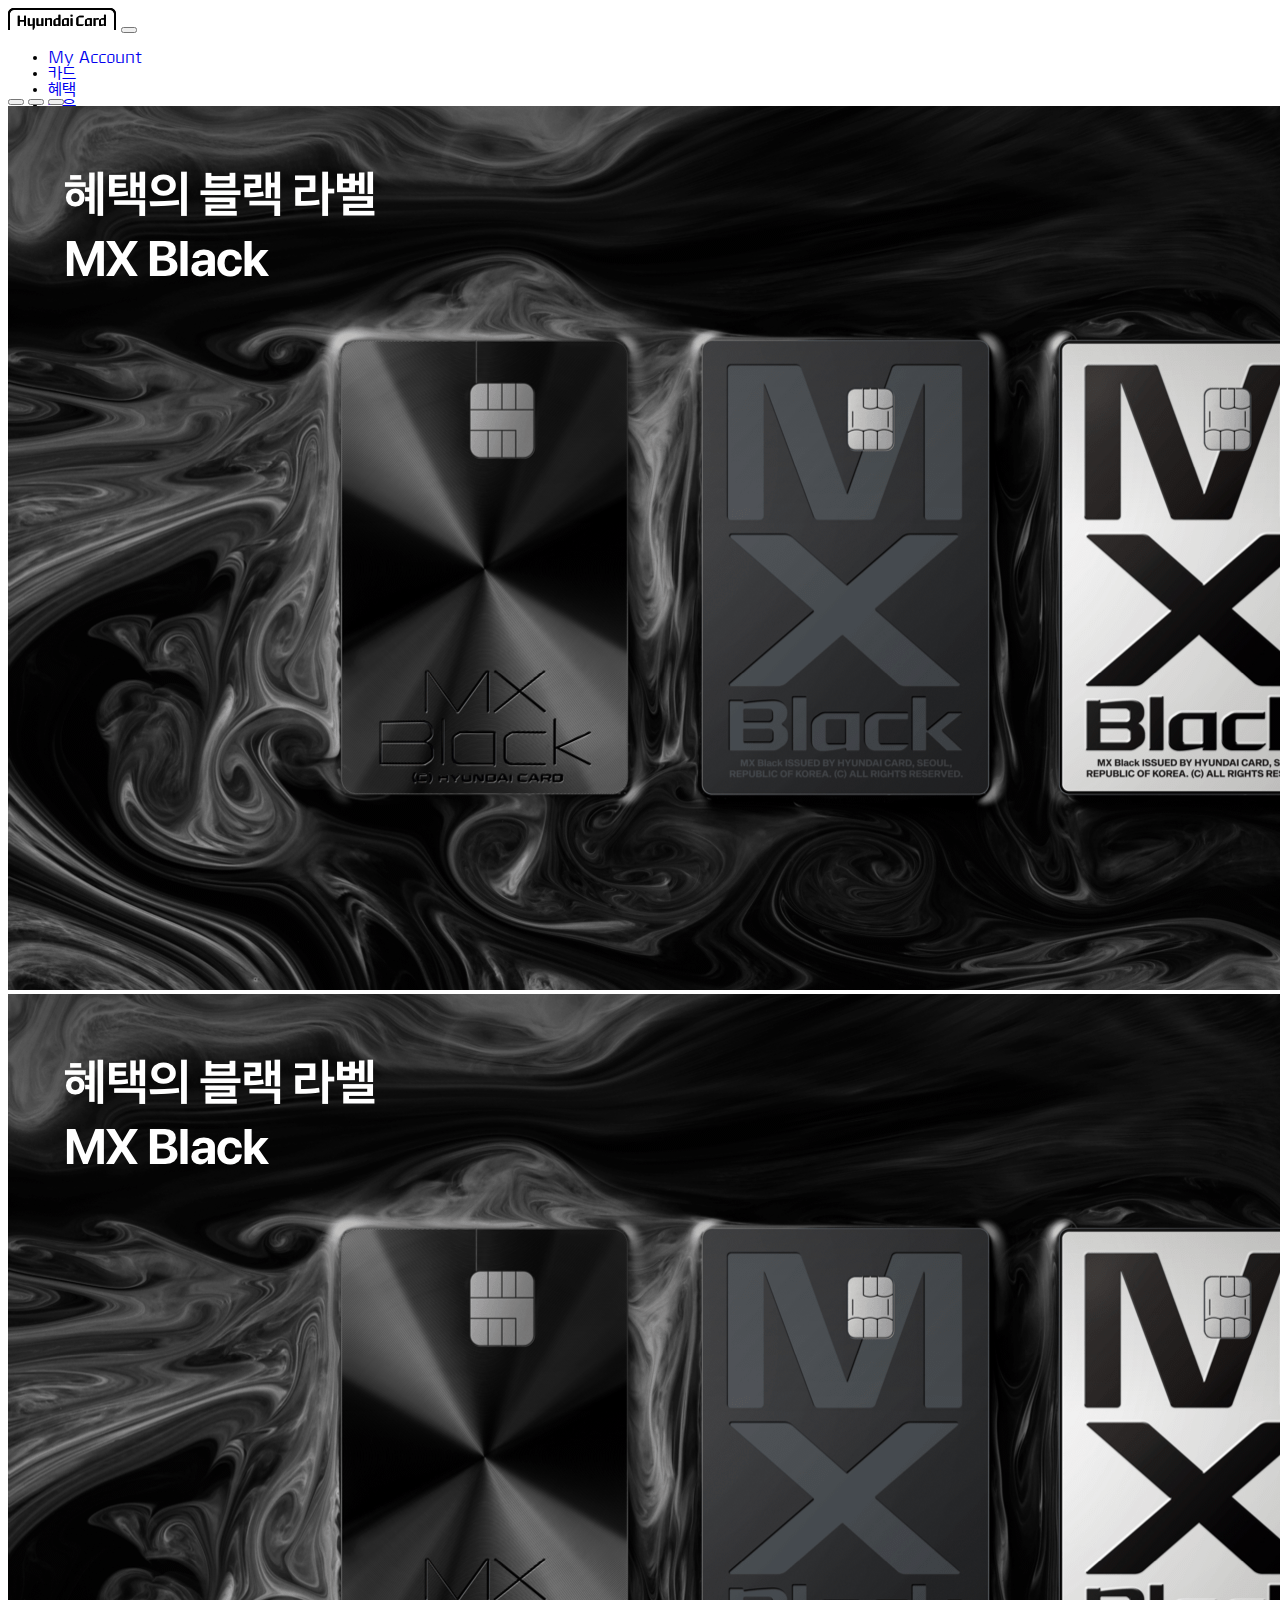
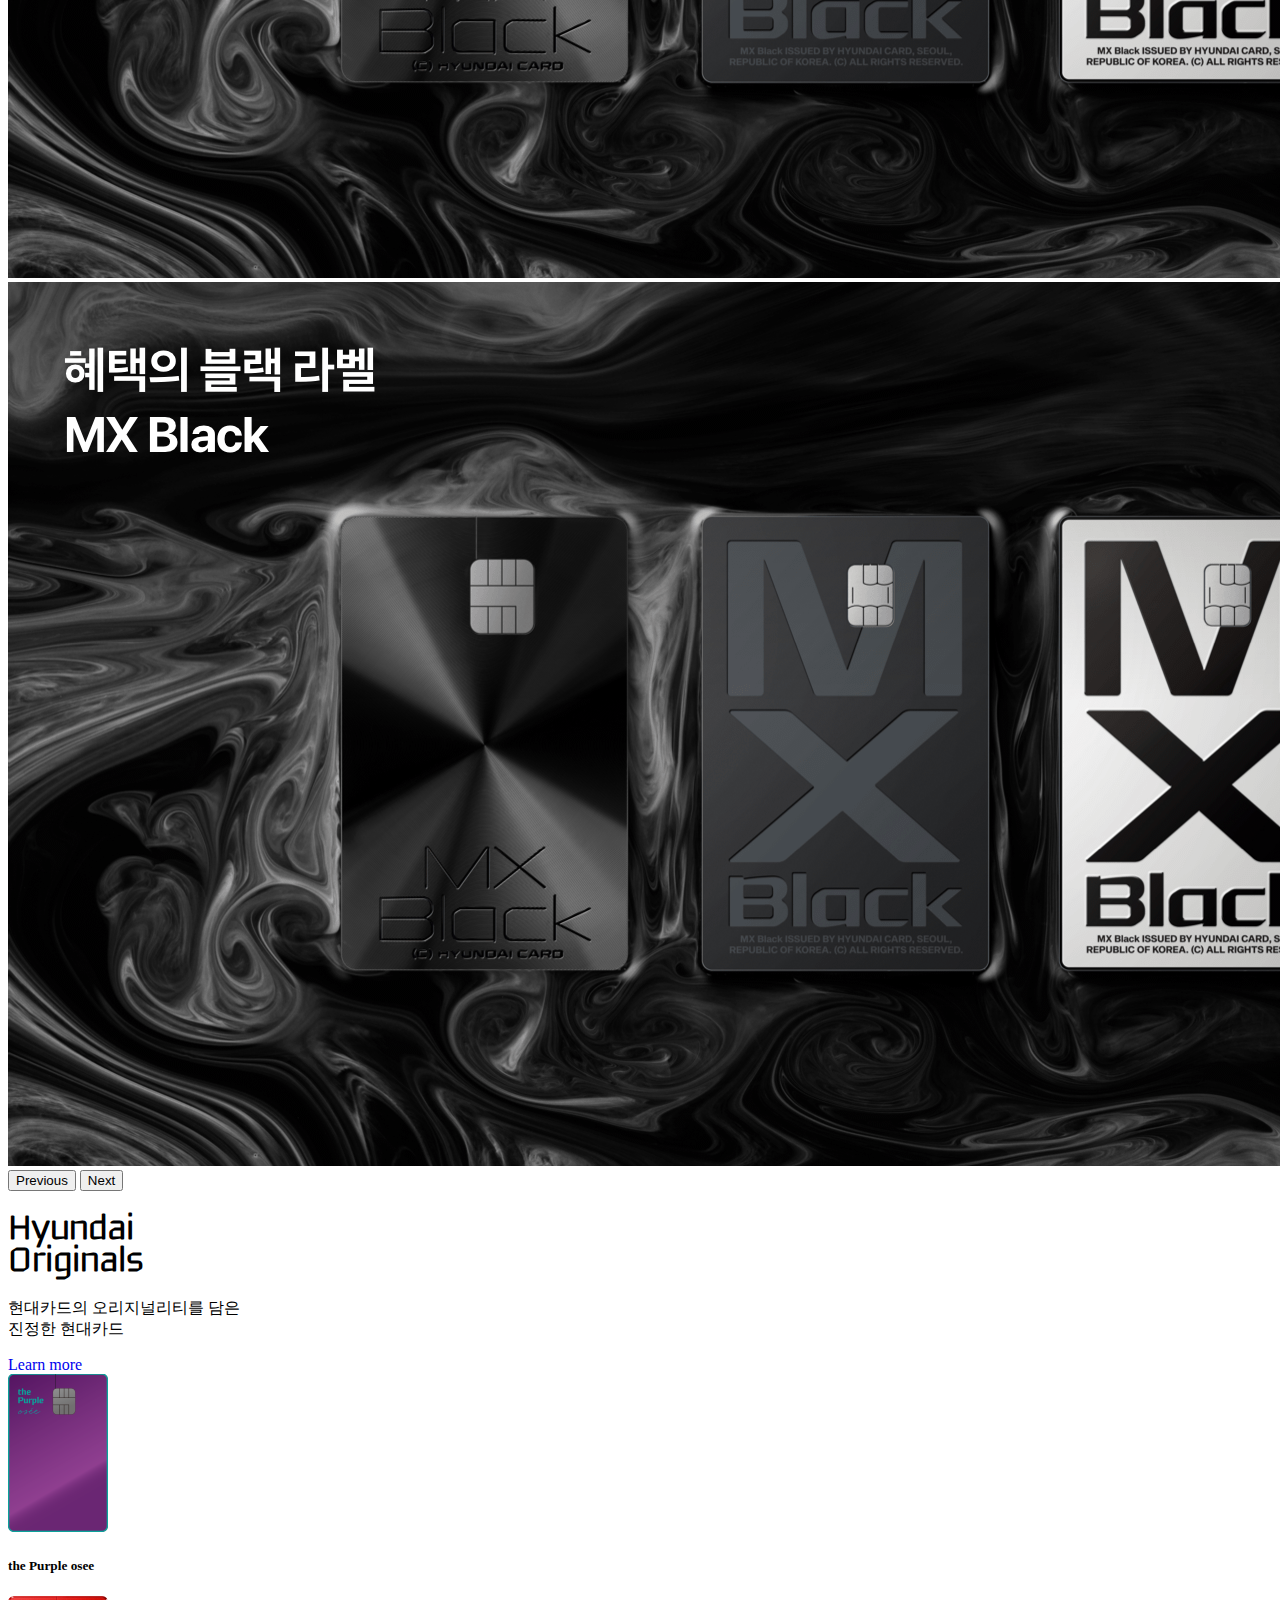
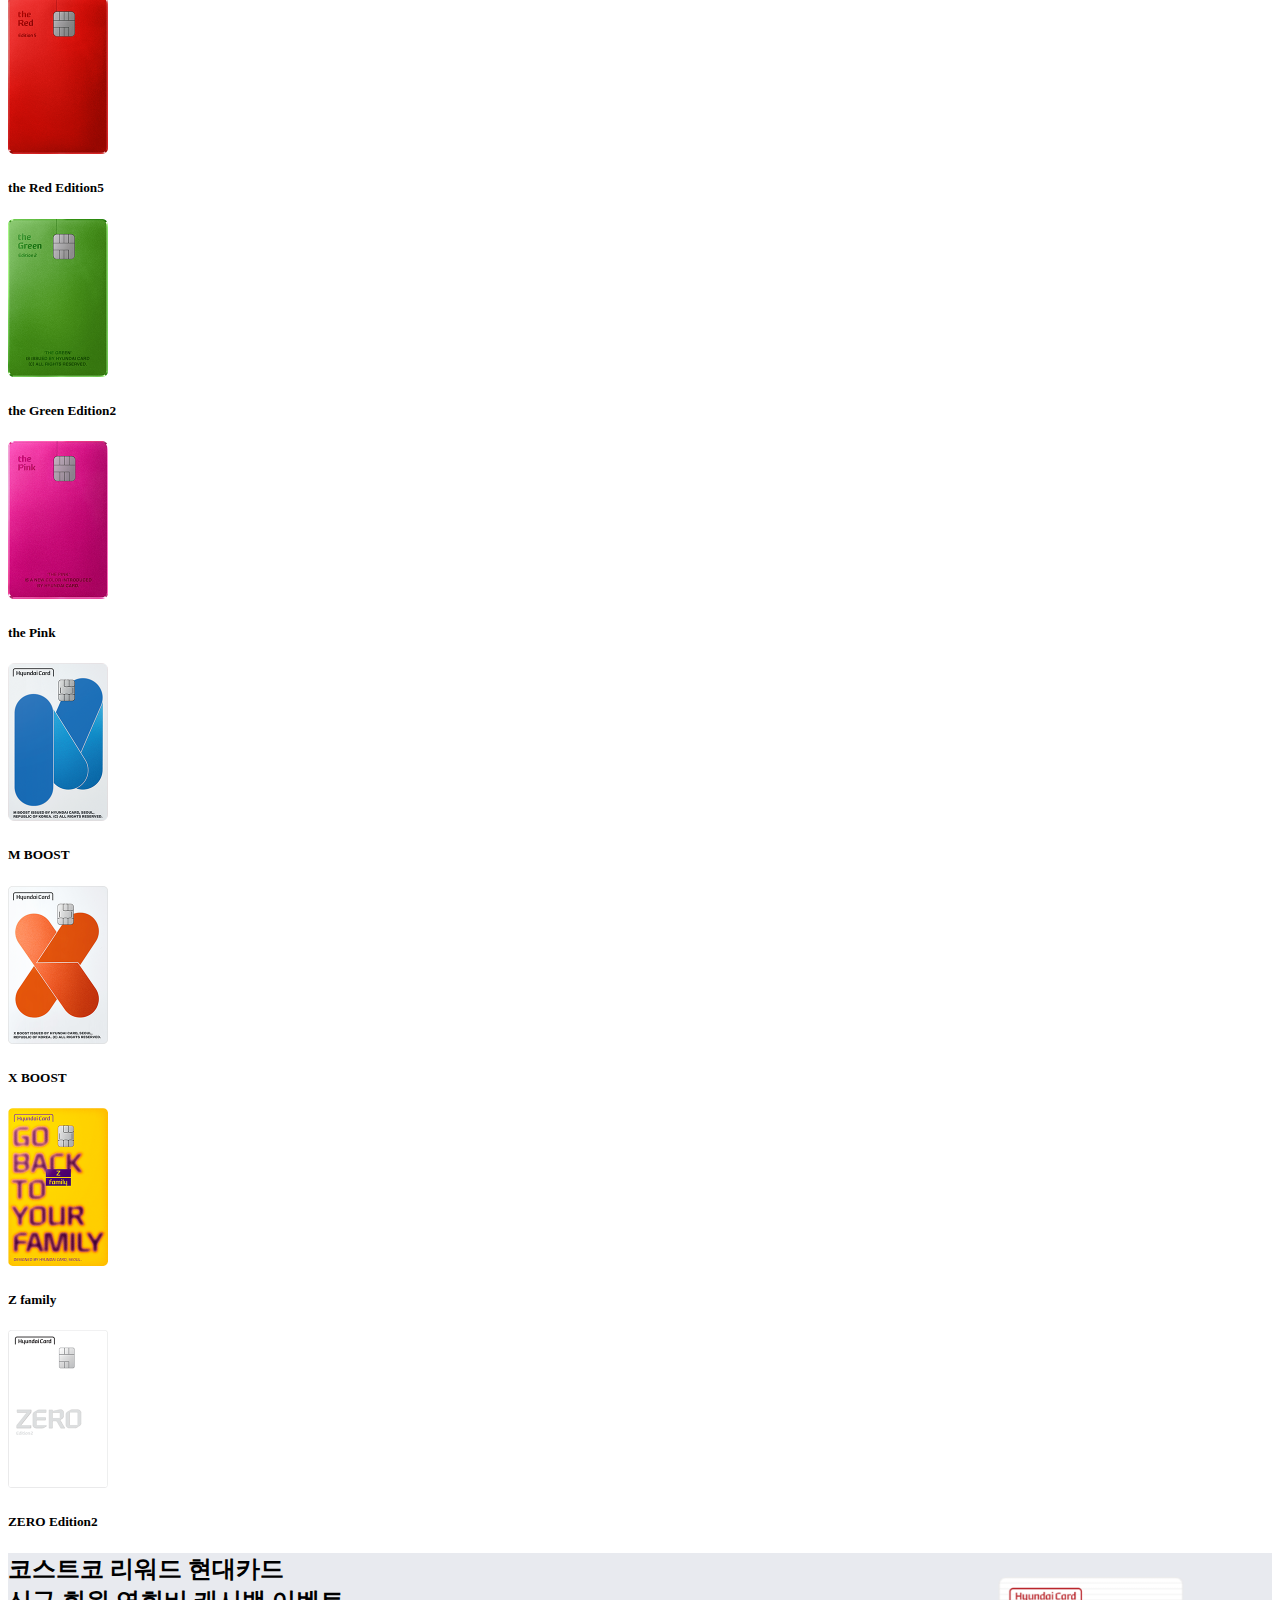
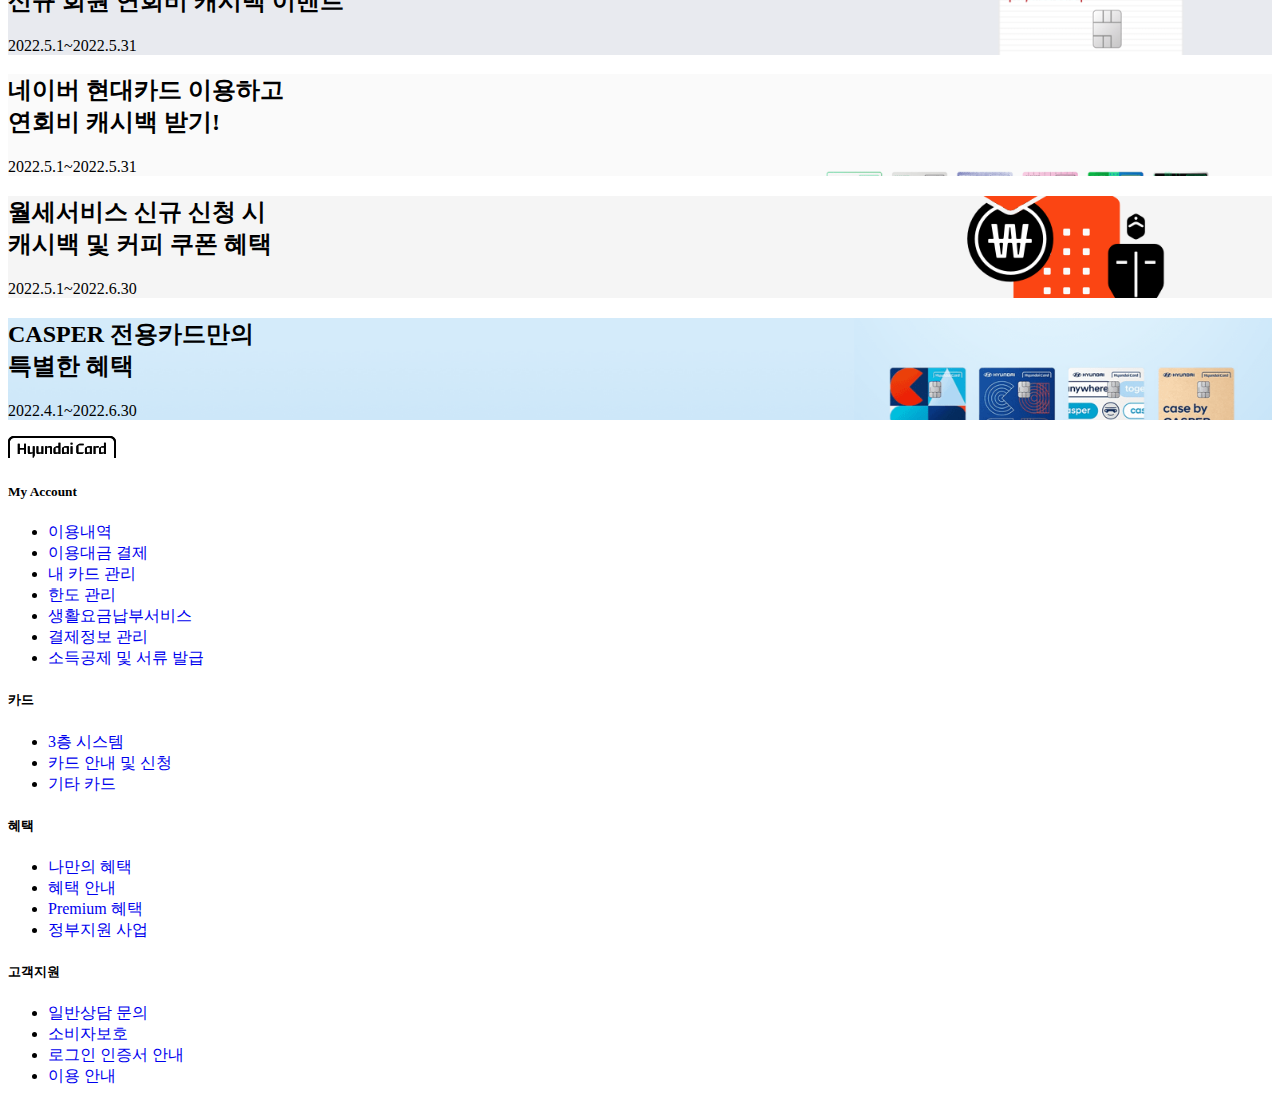
==== index.html @ 78578333 "bootstrap" ====
<!DOCTYPE html>
<html lang="ko" dir="ltr">

<head>
  <meta charset="utf-8">
  <title>현대카드</title>
  <!-- bootstrap css code -->
  <link href="https://cdn.jsdelivr.net/npm/bootstrap@5.0.2/dist/css/bootstrap.min.css" rel="stylesheet" integrity="sha384-EVSTQN3/azprG1Anm3QDgpJLIm9Nao0Yz1ztcQTwFspd3yD65VohhpuuCOmLASjC" crossorigin="anonymous">
  <link rel="stylesheet" href="https://cdn.jsdelivr.net/npm/bootstrap-icons@1.8.2/font/bootstrap-icons.css">
  <link rel="stylesheet" href="./css/customize.css">
</head>

<body>
  <header>
    <!-- navbar -->
    <nav class="navbar navbar-expand-lg navbar-light bg-light">
      <div class="container-fluid">
        <a class="navbar-brand" href="#">
          <img src="./img/logo_hyundaicard.svg">
        </a>
        <button class="navbar-toggler" type="button" data-bs-toggle="collapse" data-bs-target="#navbarNav" aria-controls="navbarNav" aria-expanded="false" aria-label="Toggle navigation">
          <span class="navbar-toggler-icon"></span>
        </button>
        <div class="collapse navbar-collapse" id="navbarNav">
          <ul class="navbar-nav">
            <li class="nav-item">
              <a class="nav-link active" aria-current="page" href="#">My Account</a>
            </li>
            <li class="nav-item">
              <a class="nav-link" href="#">카드</a>
            </li>
            <li class="nav-item">
              <a class="nav-link" href="#">혜택</a>
            </li>
            <li class="nav-item">
              <a class="nav-link" href="#">금융</a>
            </li>
            <li class="nav-item">
              <a class="nav-link" href="#">컬처</a>
            </li>
            <li class="nav-item">
              <a class="nav-link" href="#">고객지원</a>
            </li>
          </ul>
        </div>
        <form class="d-flex">
          <input class="form-control me-2" type="search" placeholder="카드, 메뉴, 혜택을 검색해 보세요" aria-label="Search">
          <button class="btn btn-outline-success" type="submit"><i class="bi bi-search"></i></button>
        </form>
      </div>
    </nav>

  </header>
  <!-- carousel -->
  <div id="carouselExampleIndicators" class="carousel slide" data-bs-ride="carousel">
    <div class="carousel-indicators">
      <button type="button" data-bs-target="#carouselExampleIndicators" data-bs-slide-to="0" class="active" aria-current="true" aria-label="Slide 1"></button>
      <button type="button" data-bs-target="#carouselExampleIndicators" data-bs-slide-to="1" aria-label="Slide 2"></button>
      <button type="button" data-bs-target="#carouselExampleIndicators" data-bs-slide-to="2" aria-label="Slide 3"></button>
    </div>
    <div class="carousel-inner">
      <div class="carousel-item active">
        <img src="./img/mainbanner.png" class="d-block w-100" alt="...">
      </div>
      <div class="carousel-item">
        <img src="./img/mainbanner.png" class="d-block w-100" alt="...">
      </div>
      <div class="carousel-item">
        <img src="./img/mainbanner.png" class="d-block w-100" alt="...">
      </div>
    </div>
    <button class="carousel-control-prev" type="button" data-bs-target="#carouselExampleIndicators" data-bs-slide="prev">
      <span class="carousel-control-prev-icon" aria-hidden="true"></span>
      <span class="visually-hidden">Previous</span>
    </button>
    <button class="carousel-control-next" type="button" data-bs-target="#carouselExampleIndicators" data-bs-slide="next">
      <span class="carousel-control-next-icon" aria-hidden="true"></span>
      <span class="visually-hidden">Next</span>
    </button>
  </div>
  <!-- card -->
  <div class="container card">
    <div class="row">
      <div class="col col-3">
        <div class="jumbotron transparent">
          <h1 class="display-4 left-title">Hyundai<br>Originals</h1>
          <p class="lead">현대카드의 오리지널리티를 담은<br>진정한 현대카드</p>
          <!-- <hr class="my-4"> -->
          <a class="btn btn-primary btn-lg" href="#" role="button">Learn more</a>
        </div>
      </div>
      <div class="col">
        <div class="row">
          <div class="col col-3">
            <div class="card" style="width: 15rem;">
              <img src="./img/card/card_TPE3_h.png" class="card-img-top" alt="...">
              <div class="card-body">
                <h5 class="card-title">the Purple osee</h5>
              </div>
            </div>
          </div>
          <div class="col col-3">
            <div class="card" style="width: 15rem;">
              <img src="./img/card/card_TRE5_h.png" class="card-img-top" alt="...">
              <div class="card-body">
                <h5 class="card-title">the Red Edition5</h5>
              </div>
            </div>
          </div>
          <div class="col col-3">
            <div class="card" style="width: 15rem;">
              <img src="./img/card/card_TGE2_h.png" class="card-img-top" alt="...">
              <div class="card-body">
                <h5 class="card-title">the Green Edition2</h5>
              </div>
            </div>
          </div>
          <div class="col col-3">
            <div class="card" style="width: 15rem;">
              <img src="./img/card/card_TPI_h.png" class="card-img-top" alt="...">
              <div class="card-body">
                <h5 class="card-title">the Pink</h5>
              </div>
            </div>
          </div>
        </div>
        <div class="row">
          <div class="col col-3">
            <div class="card" style="width: 15rem;">
              <img src="./img/card/card_MBT_h.png" class="card-img-top" alt="...">
              <div class="card-body">
                <h5 class="card-title">M BOOST</h5>
              </div>
            </div>
          </div>
          <div class="col col-3">
            <div class="card" style="width: 15rem;">
              <img src="./img/card/card_XE3_h.png" class="card-img-top" alt="...">
              <div class="card-body">
                <h5 class="card-title">X BOOST</h5>
              </div>
            </div>
          </div>
          <div class="col col-3">
            <div class="card" style="width: 15rem;">
              <img src="./img/card/card_ZF_h.png" class="card-img-top" alt="...">
              <div class="card-body">
                <h5 class="card-title">Z family</h5>
              </div>
            </div>
          </div>
          <div class="col col-3">
            <div class="card" style="width: 15rem;">
              <img src="./img/card/card_ZROE2_h.png" class="card-img-top" alt="...">
              <div class="card-body">
                <h5 class="card-title">ZERO Edition2</h5>
              </div>
            </div>
          </div>
        </div>
      </div>
    </div>
  </div>
  <!-- 캠페인 card area -->
  <div class="container">
    
  </div>
  <!-- event area -->
  <!-- jumbotron -->
  <div class="w-100"></div>
  <div class="container event-banner">
    <div class="row align-items-md-stretch">
      <div class="col-md-6">
        <div class="evt-1 p-5 rounded-3">
          <h2>코스트코 리워드 현대카드<br>신규 회원 연회비 캐시백 이벤트</h2>
          <p>2022.5.1~2022.5.31</p>
          <!-- <button class="btn btn-outline-light" type="button">Example button</button> -->
        </div>
      </div>
      <div class="col-md-6">
        <div class="evt-2 p-5 rounded-3">
          <h2>네이버 현대카드 이용하고<br>연회비 캐시백 받기!</h2>
          <p>2022.5.1~2022.5.31</p>
          <!-- <button class="btn btn-outline-secondary" type="button">Example button</button> -->
        </div>
      </div>
      <div class="col-md-6">
        <div class="evt-3 p-5 rounded-3">
          <h2>월세서비스 신규 신청 시<br>캐시백 및 커피 쿠폰 혜택</h2>
          <p>2022.5.1~2022.6.30</p>
          <!-- <button class="btn btn-outline-light" type="button">Example button</button> -->
        </div>
      </div>
      <div class="col-md-6">
        <div class="evt-4 p-5 rounded-3">
          <h2>CASPER 전용카드만의<br>특별한 혜택</h2>
          <p>2022.4.1~2022.6.30</p>
          <!-- <button class="btn btn-outline-light" type="button">Example button</button> -->
        </div>
      </div>
    </div>
  </div>
  <!-- footer -->
  <footer class="container py-5">
    <div class="row">
      <div class="col col-md">
        <img src="./img/logo_hyundaicard.svg" alt="">
      </div>
      <div class="col col-md">
        <h5>My Account</h5>
        <ul class="list-unstyled text-small">
          <li><a class="text-muted" href="#">이용내역</a></li>
          <li><a class="text-muted" href="#">이용대금 결제</a></li>
          <li><a class="text-muted" href="#">내 카드 관리</a></li>
          <li><a class="text-muted" href="#">한도 관리</a></li>
          <li><a class="text-muted" href="#">생활요금납부서비스</a></li>
          <li><a class="text-muted" href="#">결제정보 관리</a></li>
          <li><a class="text-muted" href="#">소득공제 및 서류 발급</a></li>
        </ul>
      </div>
      <div class="col col-md">
        <h5>카드</h5>
        <ul class="list-unstyled text-small">
          <li><a class="text-muted" href="#">3층 시스템</a></li>
          <li><a class="text-muted" href="#">카드 안내 및 신청</a></li>
          <li><a class="text-muted" href="#">기타 카드</a></li>
        </ul>
      </div>
      <div class="col col-md">
        <h5>혜택</h5>
        <ul class="list-unstyled text-small">
          <li><a class="text-muted" href="#">나만의 혜택</a></li>
          <li><a class="text-muted" href="#">혜택 안내</a></li>
          <li><a class="text-muted" href="#">Premium 혜택</a></li>
          <li><a class="text-muted" href="#">정부지원 사업</a></li>
        </ul>
      </div>
      <div class="col col-md">
        <h5>고객지원</h5>
        <ul class="list-unstyled text-small">
          <li><a class="text-muted" href="#">일반상담 문의</a></li>
          <li><a class="text-muted" href="#">소비자보호</a></li>
          <li><a class="text-muted" href="#">로그인 인증서 안내</a></li>
          <li><a class="text-muted" href="#">이용 안내</a></li>
        </ul>
      </div>
    </div>
  </footer>
  <!-- bootstrap js code -->
  <script src="https://cdn.jsdelivr.net/npm/@popperjs/core@2.9.2/dist/umd/popper.min.js" integrity="sha384-IQsoLXl5PILFhosVNubq5LC7Qb9DXgDA9i+tQ8Zj3iwWAwPtgFTxbJ8NT4GN1R8p" crossorigin="anonymous"></script>
  <script src="https://cdn.jsdelivr.net/npm/bootstrap@5.0.2/dist/js/bootstrap.min.js" integrity="sha384-cVKIPhGWiC2Al4u+LWgxfKTRIcfu0JTxR+EQDz/bgldoEyl4H0zUF0QKbrJ0EcQF" crossorigin="anonymous"></script>
</body>

</html>
---- css/customize.css ----
@charset "UTF-8";
@font-face {
  font-family: 'YouandiModernTR';
  src: url('../font/YouandiModernTR.woff') format('woff');
}

a { text-decoration: none; }

/* header */
header .navbar{
  height: 80px;
  font-family: "YouandiModernTR", serif;
  z-index: 300;
}

/* card area */
.card-img-top {
  width: 100px;
  height: 158px;
}

.container.card .left-title {
  font-family: "YouandiModernTR", serif;
  font-weight: 700;
}


/* event area */
.evt-1 {
  background: url('../img/event/evnt_vp_costco_1644467687120.png');
  background-position: right;
  background-size: cover;
}
.evt-2 {
  background: url('../img/event/576095_PCImg_C_1584_1644806891376.png');
  background-position: right;
  background-size: cover;
}
.evt-3 {
  background: url('../img/event/evnt_vp_rent_1644483522615_1646022506312_1646038178327.png');
  background-position: right;
  background-size: cover;
}
.evt-4 {
  background: url('../img/event/evnt_vp_casper_1644467607938.png');
  background-position: right;
  background-size: cover;
}

.event-banner h2 {
  font-size: 24px;
  line-height: 32px;
  font-weight: 700;
}
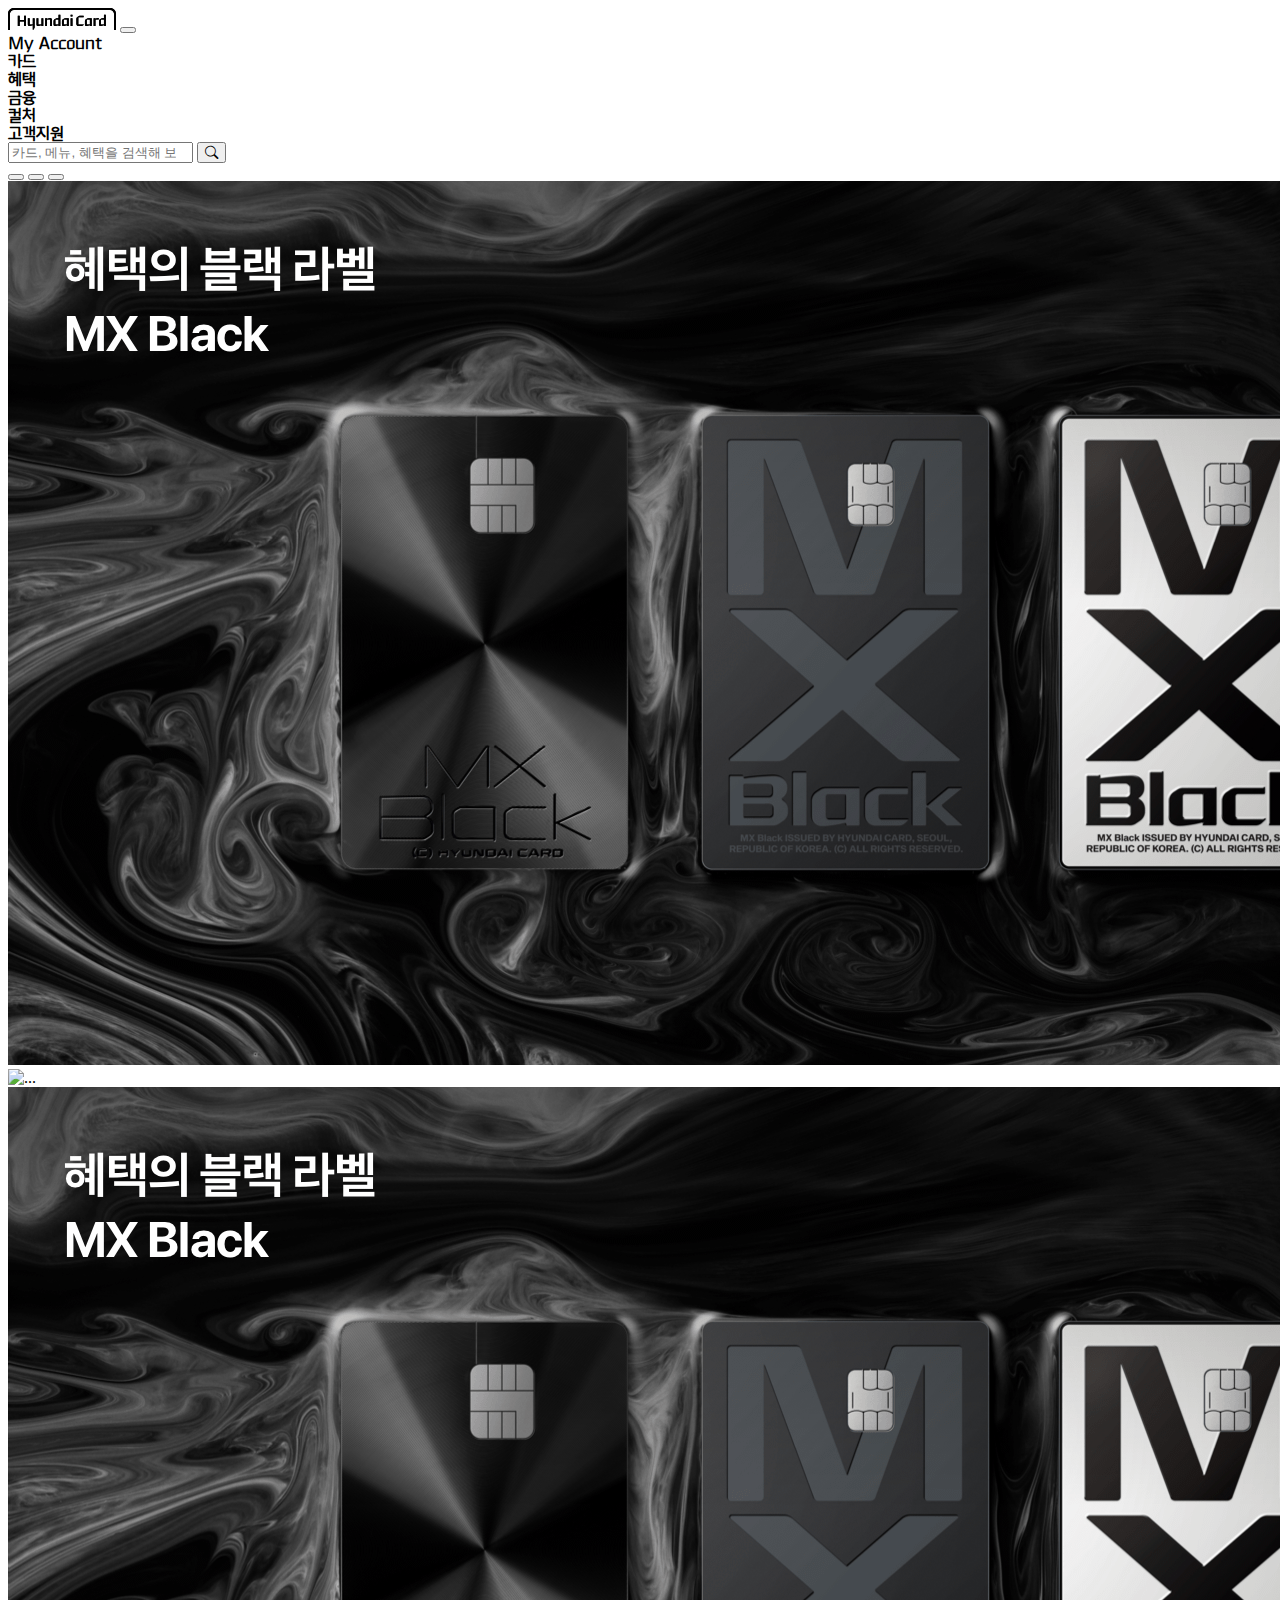
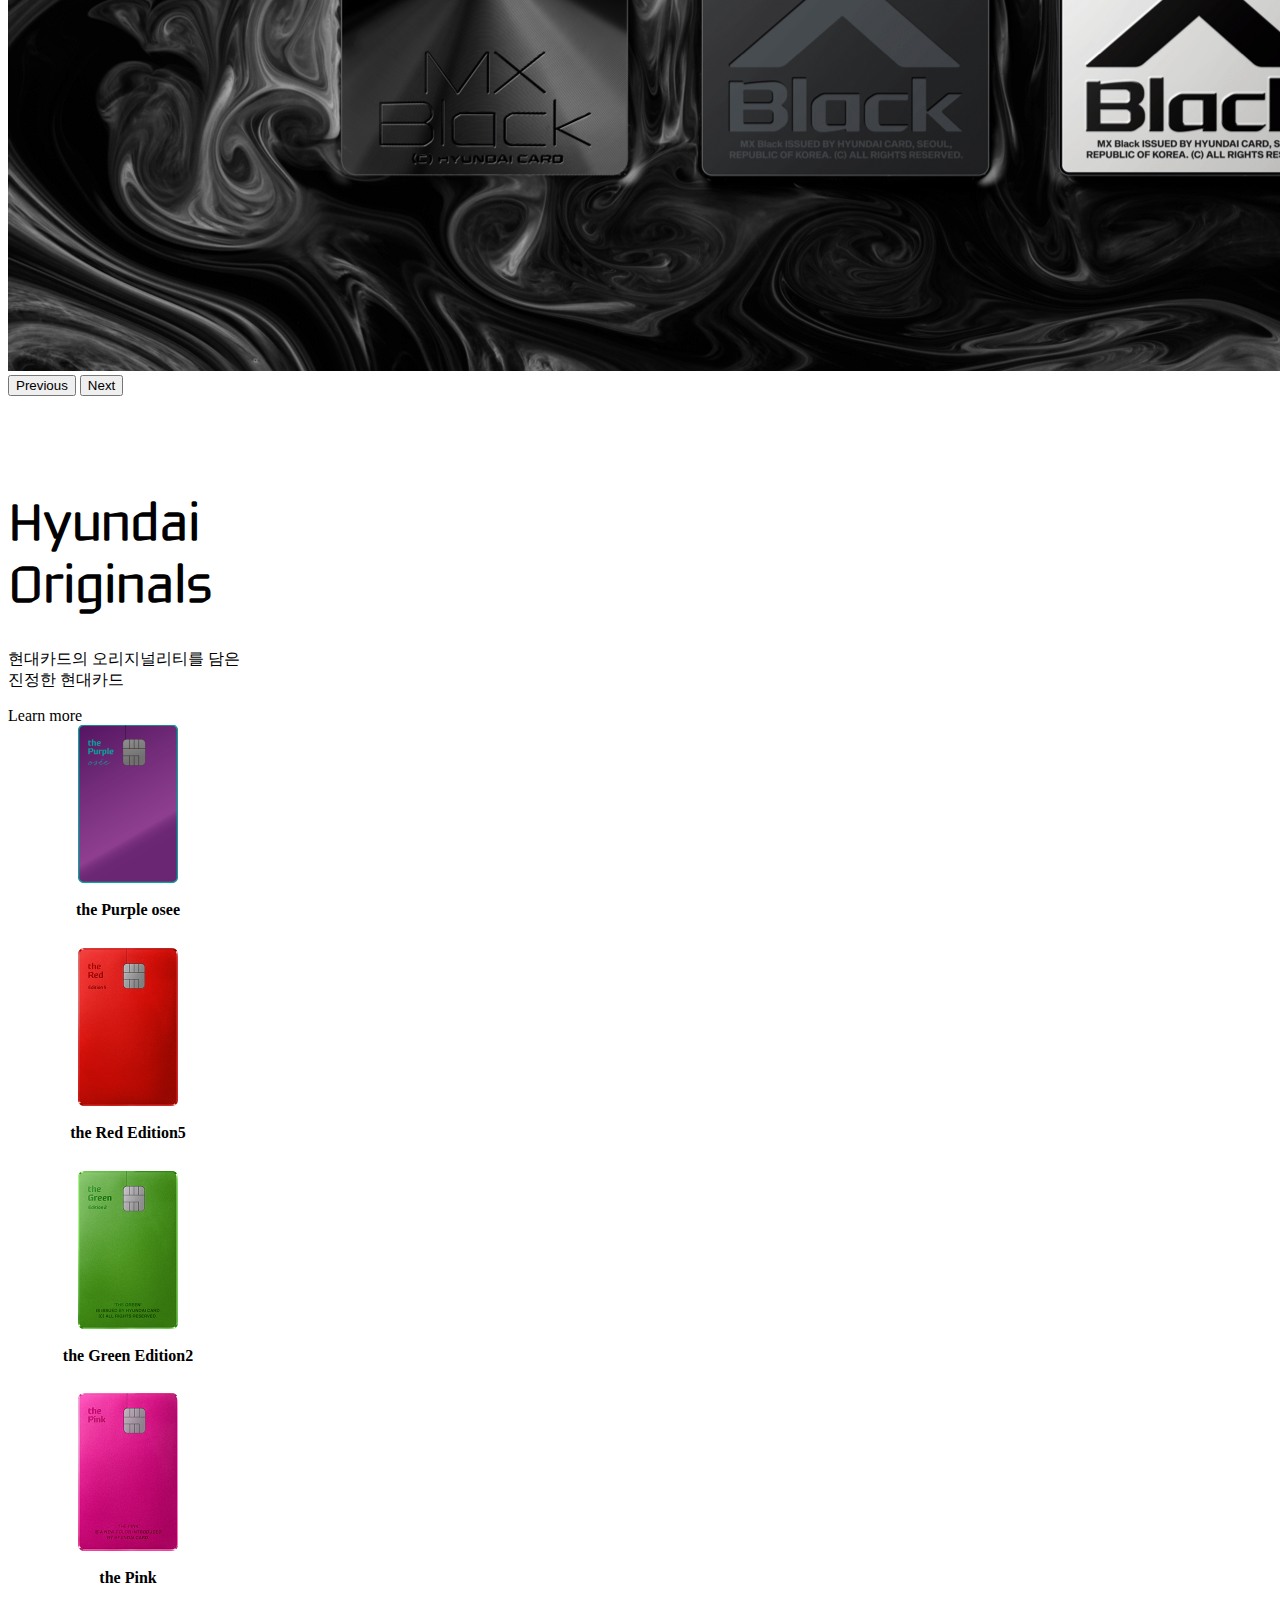
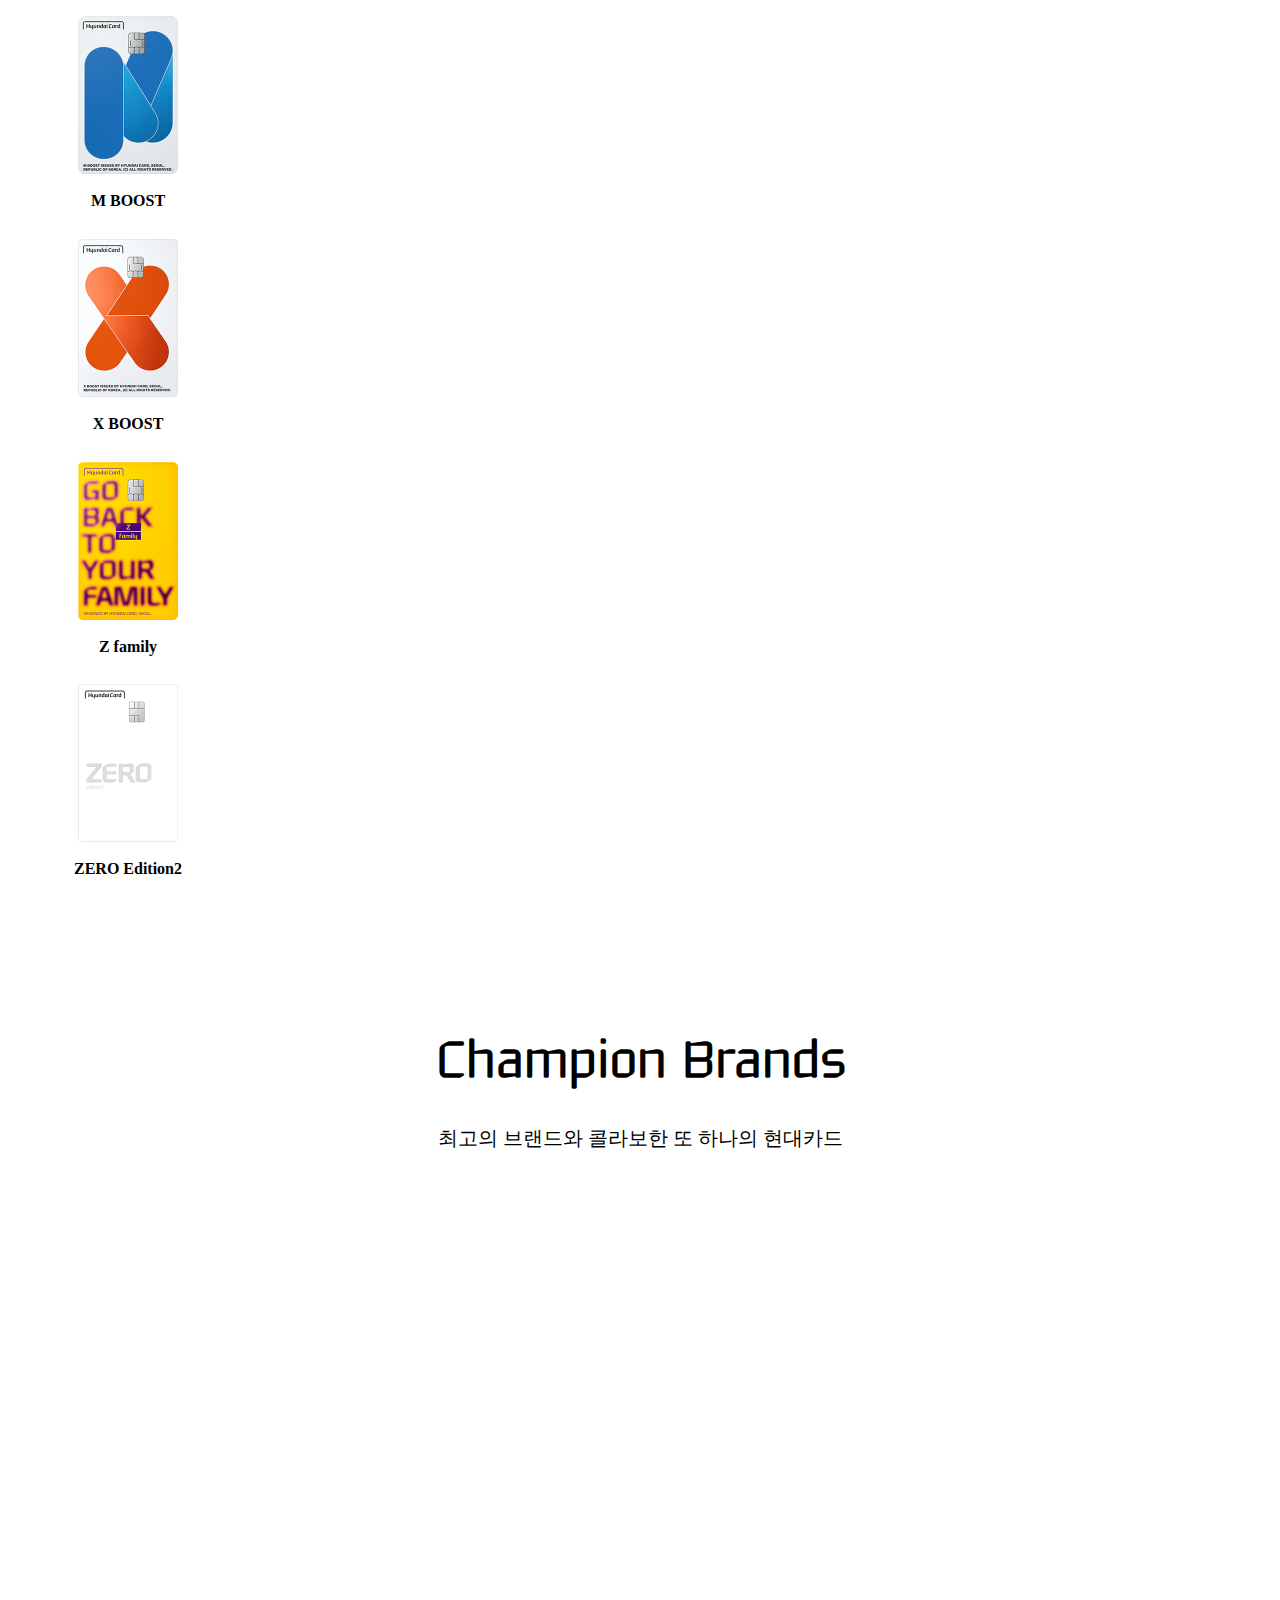
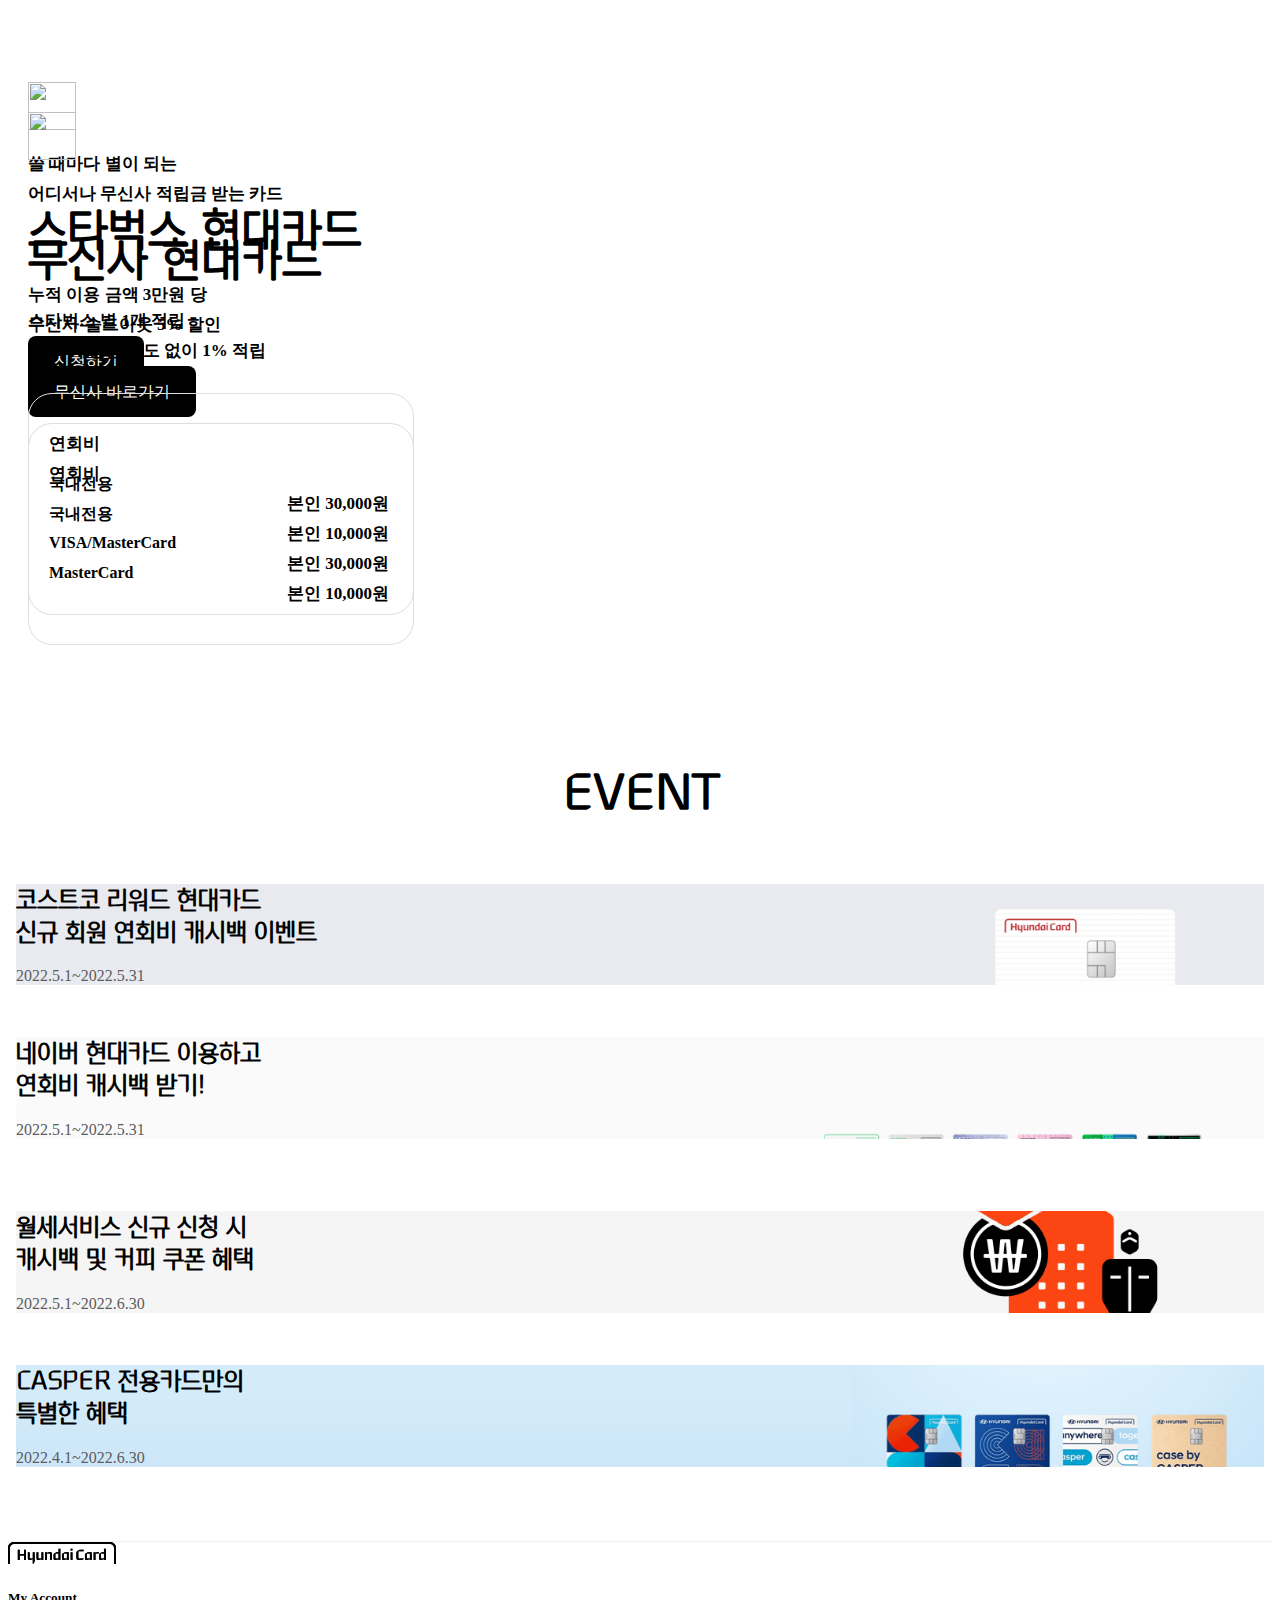
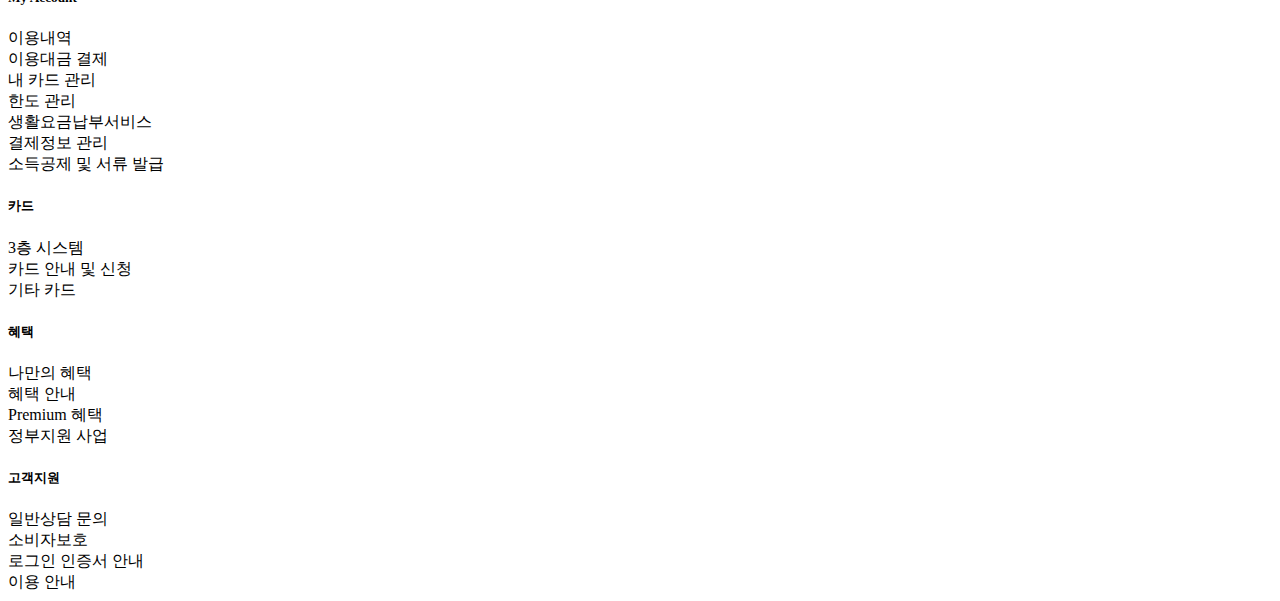
==== commit db7c27d6: "subpage-fiannance" ====
--- a/index.html
+++ b/index.html
@@ -33,7 +33,7 @@
               <a class="nav-link" href="#">혜택</a>
             </li>
             <li class="nav-item">
-              <a class="nav-link" href="#">금융</a>
+              <a class="nav-link" href="./fianance.html">금융</a>
             </li>
             <li class="nav-item">
               <a class="nav-link" href="#">컬처</a>
@@ -63,7 +63,7 @@
         <img src="./img/mainbanner.png" class="d-block w-100" alt="...">
       </div>
       <div class="carousel-item">
-        <img src="./img/mainbanner.png" class="d-block w-100" alt="...">
+        <img src="./img/mainbanner1.png" class="d-block w-100" alt="...">
       </div>
       <div class="carousel-item">
         <img src="./img/mainbanner.png" class="d-block w-100" alt="...">
@@ -161,38 +161,108 @@
       </div>
     </div>
   </div>
-  <!-- 캠페인 card area -->
-  <div class="container">
-    
+  <!-- campion brnads area -->
+  <div class="w-100"></div>
+  <div class="container campion">
+    <div class="row">
+      <div class="title-txt">
+        <h1>Champion Brands</h1>
+        <p>최고의 브랜드와 콜라보한 또 하나의 현대카드</p>
+      </div>
+    </div>
+    <div class="row content">
+      <div class="col img-box img-box1 rounded">
+        <!-- <img class="img-fluid rounded"src="./img/champion/bg_top_sbhc.png" alt=""> -->
+      </div>
+      <div class="col col-4">
+        <div class="jumbotron transparent">
+          <img class="campion-logo" src="./img/champion/mainbanner.png" alt="">
+          <p>쓸 때마다 별이 되는</p>
+          <h1 class="display-5 title">스타벅스 현대카드</h1>
+          <p class="lead">누적 이용 금액 3만원 당<br>스타벅스 별 1개 적립</p>
+          <a class="btn" href="#" role="button">신청하기</a>
+          <!-- 연회비 -->
+          <div class="membership-fee">
+            <p class="fee"><span>연회비</span></p>
+            <ul class="membership-brand">
+              <li>
+                <span>국내전용</span>
+                <p>본인 30,000원</p>
+              </li>
+              <li>
+                <span>VISA/MasterCard</span>
+                <p>본인 30,000원</p>
+              </li>
+            </ul>
+          </div>
+        </div>
+      </div>
+    </div>
+    <div class="row content">
+      <div class="col col-4">
+        <div class="jumbotron transparent">
+          <img class="campion-logo" src="./img/champion/mainbanner.png" alt="">
+          <p>어디서나 무신사 적립금 받는 카드</p>
+          <h1 class="display-4 title">무신사 현대카드</h1>
+          <p class="lead">무신사·솔드아웃 5% 할인<br>그 외 가맹점 한도 없이 1% 적립</p>
+          <a class="btn" href="#" role="button">무신사 바로가기</a>
+          <!-- 연회비 -->
+          <div class="membership-fee">
+            <p class="fee"><span>연회비</span></p>
+            <ul class="membership-brand">
+              <li>
+                <span>국내전용</span>
+                <p>본인 10,000원</p>
+              </li>
+              <li>
+                <span>MasterCard</span>
+                <p>본인 10,000원</p>
+              </li>
+            </ul>
+          </div>
+        </div>
+      </div>
+      <div class="col img-box img-box2 rounded">
+        <!-- <img class="img-fluid rounded"src="./img/champion/bg_top_msshc.png" alt=""> -->
+      </div>
+    </div>
   </div>
   <!-- event area -->
   <!-- jumbotron -->
   <div class="w-100"></div>
   <div class="container event-banner">
+    <div class="row">
+      <div class="title-txt">
+        <h1>EVENT</h1>
+        <!-- <p>최고의 브랜드와 콜라보한 또 하나의 현대카드</p> -->
+      </div>
+    </div>
     <div class="row align-items-md-stretch">
-      <div class="col-md-6">
-        <div class="evt-1 p-5 rounded-3">
+      <div class="col col-md-6">
+        <div class="evt evt-1 p-5 rounded-3">
           <h2>코스트코 리워드 현대카드<br>신규 회원 연회비 캐시백 이벤트</h2>
           <p>2022.5.1~2022.5.31</p>
           <!-- <button class="btn btn-outline-light" type="button">Example button</button> -->
         </div>
       </div>
-      <div class="col-md-6">
-        <div class="evt-2 p-5 rounded-3">
+      <div class="col col-md-6">
+        <div class="evt evt-2 p-5 rounded-3">
           <h2>네이버 현대카드 이용하고<br>연회비 캐시백 받기!</h2>
           <p>2022.5.1~2022.5.31</p>
           <!-- <button class="btn btn-outline-secondary" type="button">Example button</button> -->
         </div>
       </div>
-      <div class="col-md-6">
-        <div class="evt-3 p-5 rounded-3">
+    </div>
+    <div class="row align-items-md-stretch">
+      <div class="col col-md-6">
+        <div class="evt evt-3 p-5 rounded-3">
           <h2>월세서비스 신규 신청 시<br>캐시백 및 커피 쿠폰 혜택</h2>
           <p>2022.5.1~2022.6.30</p>
           <!-- <button class="btn btn-outline-light" type="button">Example button</button> -->
         </div>
       </div>
-      <div class="col-md-6">
-        <div class="evt-4 p-5 rounded-3">
+      <div class="col col-md-6">
+        <div class="evt evt-4 p-5 rounded-3">
           <h2>CASPER 전용카드만의<br>특별한 혜택</h2>
           <p>2022.4.1~2022.6.30</p>
           <!-- <button class="btn btn-outline-light" type="button">Example button</button> -->
--- a/css/customize.css
+++ b/css/customize.css
@@ -1,16 +1,43 @@
 @charset "UTF-8";
+
 @font-face {
   font-family: 'YouandiModernTR';
   src: url('../font/YouandiModernTR.woff') format('woff');
 }
 
-a { text-decoration: none; }
+* {
+  color: #000;
+}
+
+a {
+  text-decoration: none;
+}
+
+ul, li {
+  list-style: none;
+  padding: 0;
+  margin: 0;
+}
+
+.container {
+  /* border: none; */
+}
+
+.col {
+  padding: 0;
+}
+}
 
 /* header */
-header .navbar{
+header .navbar {
   height: 80px;
   font-family: "YouandiModernTR", serif;
   z-index: 300;
+}
+
+header .navbar .collapse .navbar-nav .nav-item a {
+  font-family: "YouandiModernTR", serif;
+  font-weight: bold;
 }
 
 /* card area */
@@ -19,28 +46,195 @@
   height: 158px;
 }
 
+.container.card {
+  padding-top: 65px;
+  border: none;
+}
+
 .container.card .left-title {
   font-family: "YouandiModernTR", serif;
   font-weight: 700;
-}
-
+  font-size: 48px;
+  line-height: 62px;
+}
+
+.col .card {
+  text-align: center;
+  border: none;
+}
+
+.col .card img {
+  margin: 0 auto;
+}
+
+.col .card .card-body .card-title {
+  margin-top: 12px;
+  font-weight: bold;
+  font-size: 16px;
+  line-height: 22px;
+  color: #000;
+}
+
+/* champion brands area */
+/* title */
+.campion {
+  margin-top: 150px;
+}
+
+.campion .title-txt {
+  text-align: center;
+}
+
+.campion .title-txt h1 {
+  font-family: "YouandiModernTR", serif;
+  font-weight: 700;
+  font-size: 48px;
+  line-height: 62px;
+}
+
+.campion .title-txt p {
+  font-size: 20px;
+}
+
+/* content */
+/* .campion .row {
+} */
+.campion .row.content {
+  /* position: relative; */
+  margin-top: 30px;
+  height: 500px;
+}
+
+.campion .content .img-box {
+  height: 500px;
+  overflow: hidden;
+  background-position: center;
+  background-size: cover;
+}
+
+.campion .content .img-box1 {
+  background-image: url('../img/champion/bg_top_sbhc.png');
+}
+
+.campion .content .img-box2 {
+  background-image: url('../img/champion/bg_top_msshc.png');
+}
+
+.campion .content .img-box img {
+  position: absolute;
+}
+
+img.campion-logo {
+  width: 48px;
+  height: 48px;
+}
+
+.campion .content .jumbotron {
+  padding-left: 20px;
+}
+
+.campion .content .jumbotron h1 {
+  font-family: "YouandiModernTR", serif;
+  font-weight: 600;
+  font-size: 45px;
+}
+
+.campion .content .jumbotron p {
+  font-weight: 700;
+  font-size: 17px;
+  line-height: 26px;
+}
+
+.campion .content .jumbotron p.lead {
+  margin-top: 24px;
+}
+
+/* btn */
+.campion .content a.btn {
+  height: 56px;
+  padding: 17px 26px;
+  margin-top: 14px;
+  font-size: 16px;
+  line-height: 22px;
+  border-radius: 8px;
+  color: #fff;
+  background: #000;
+}
+
+.membership-fee {
+  position: relative;
+  width: 344px;
+  margin-top: 20px;
+  padding: 20px;
+  border-radius: 24px;
+  border: 1px solid #ddd;
+}
+
+.membership-fee p.fee {
+  background: url('../img/champion/ico_arrowB_forward.png') no-repeat 100% 50%;
+  background-size: 24px 24px;
+}
+
+.membership-fee ul {
+  margin-top: 12px;
+  padding-right: 4px;
+  font-weight: 700;
+  font-size: 16px;
+}
+
+.membership-fee ul li {
+  display: flex;
+  justify-content: space-between;
+}
 
 /* event area */
+.event-banner {
+  margin-top: 150px;
+}
+
+.event-banner .row+.row {
+  margin-top: 20px;
+}
+
+.event-banner .row .title-txt h1 {
+  text-align: center;
+  font-family: "YouandiModernTR", serif;
+  font-weight: 700;
+  font-size: 48px;
+  line-height: 62px;
+}
+
+.event-banner .col {
+  padding: 8px;
+}
+
+.event-banner .col h2 {
+  font-family: "YouandiModernTR", serif;
+}
+
+.event-banner .col p {
+  color: #5c5c5c;
+  font-weight: 500;
+}
+
 .evt-1 {
   background: url('../img/event/evnt_vp_costco_1644467687120.png');
   background-position: right;
   background-size: cover;
 }
+
 .evt-2 {
   background: url('../img/event/576095_PCImg_C_1584_1644806891376.png');
   background-position: right;
   background-size: cover;
 }
+
 .evt-3 {
   background: url('../img/event/evnt_vp_rent_1644483522615_1646022506312_1646038178327.png');
   background-position: right;
   background-size: cover;
 }
+
 .evt-4 {
   background: url('../img/event/evnt_vp_casper_1644467607938.png');
   background-position: right;
@@ -52,3 +246,9 @@
   line-height: 32px;
   font-weight: 700;
 }
+
+/* footer area */
+footer {
+  margin-top: 50px;
+  border-top: 1px solid #f1f1f1;
+}
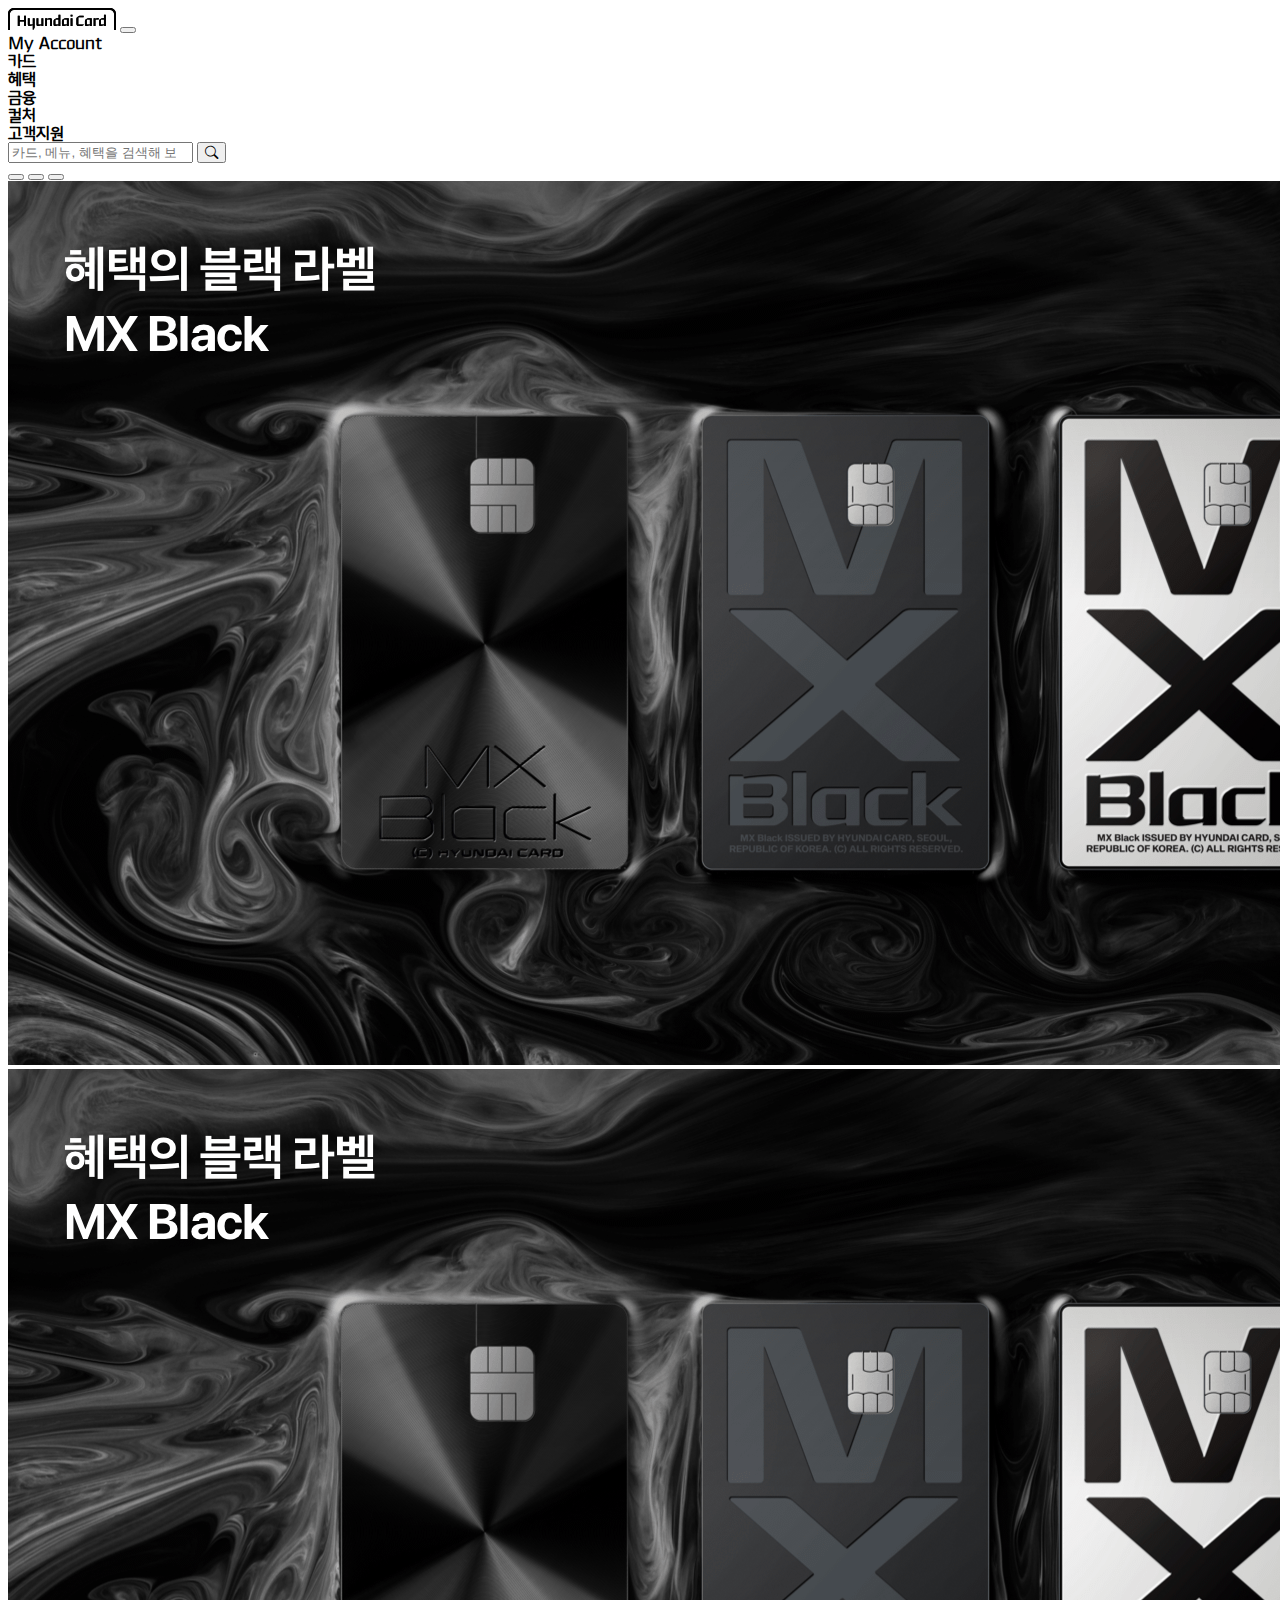
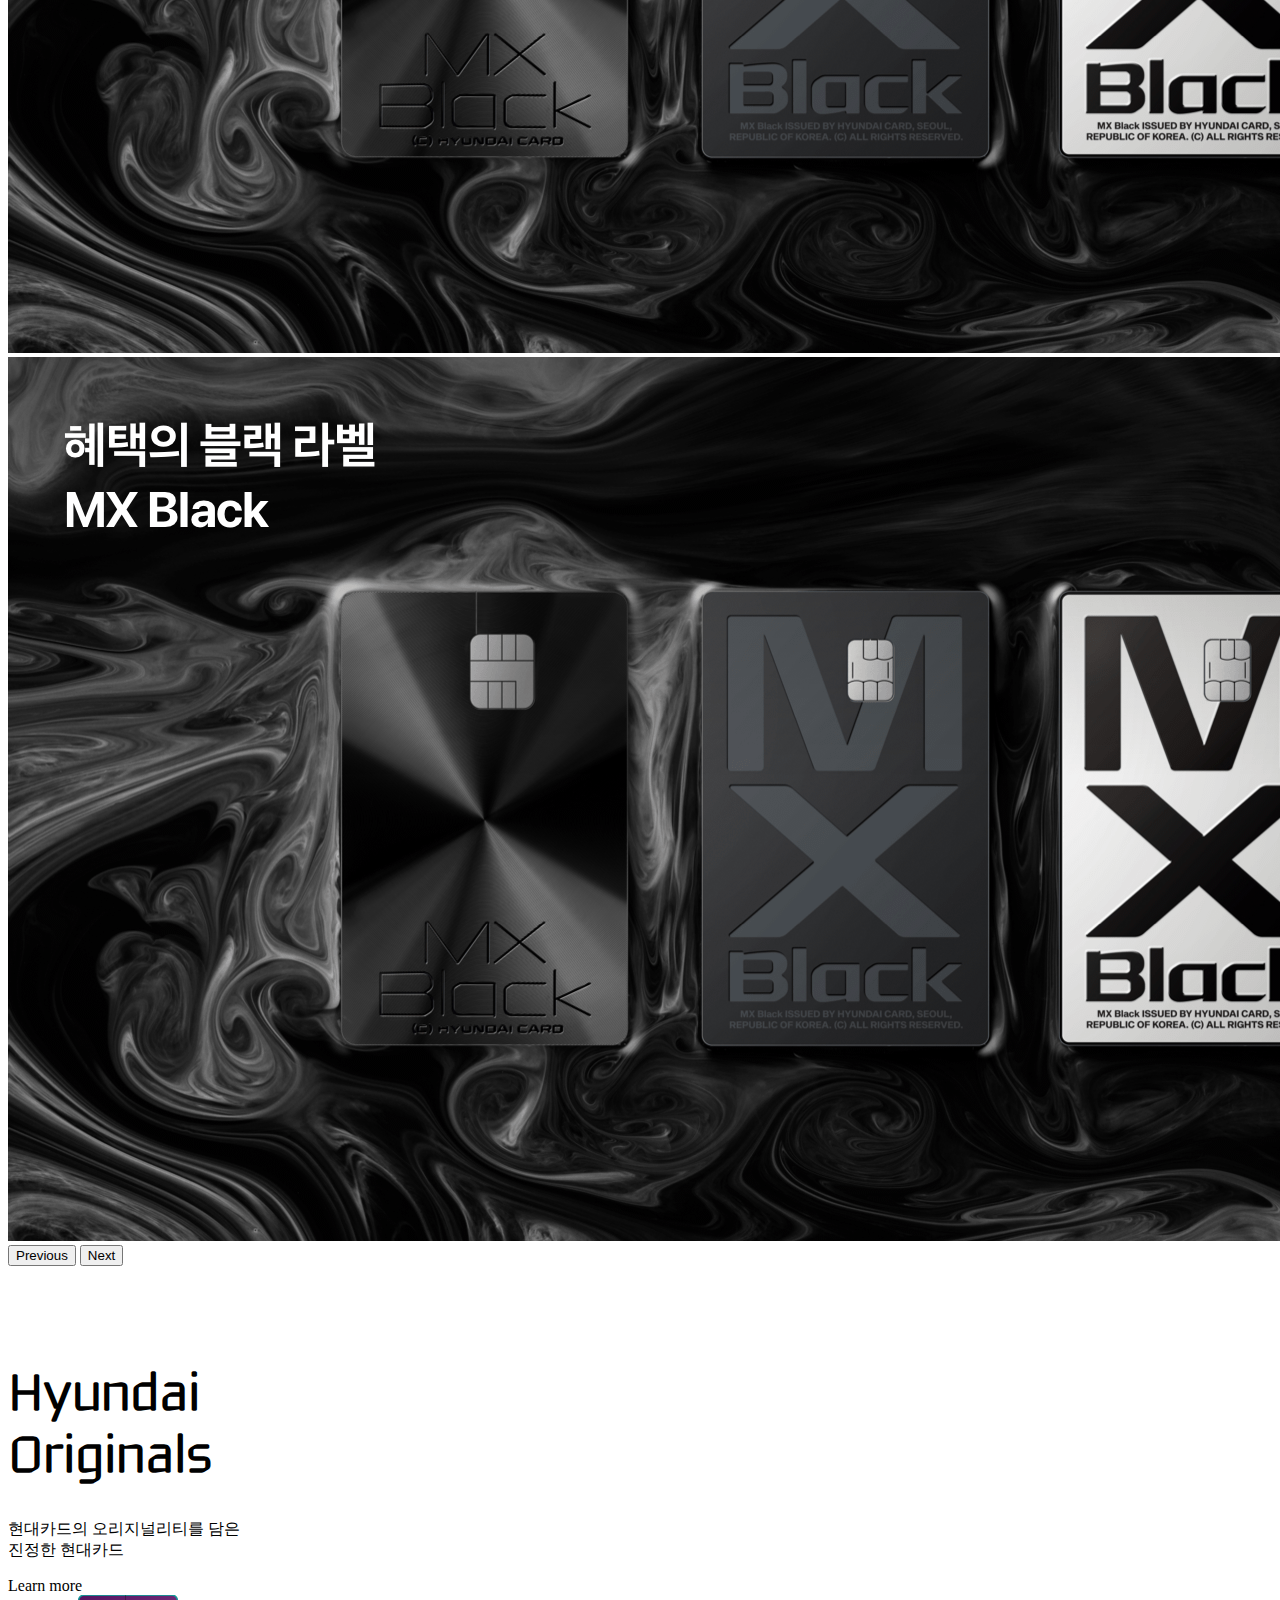
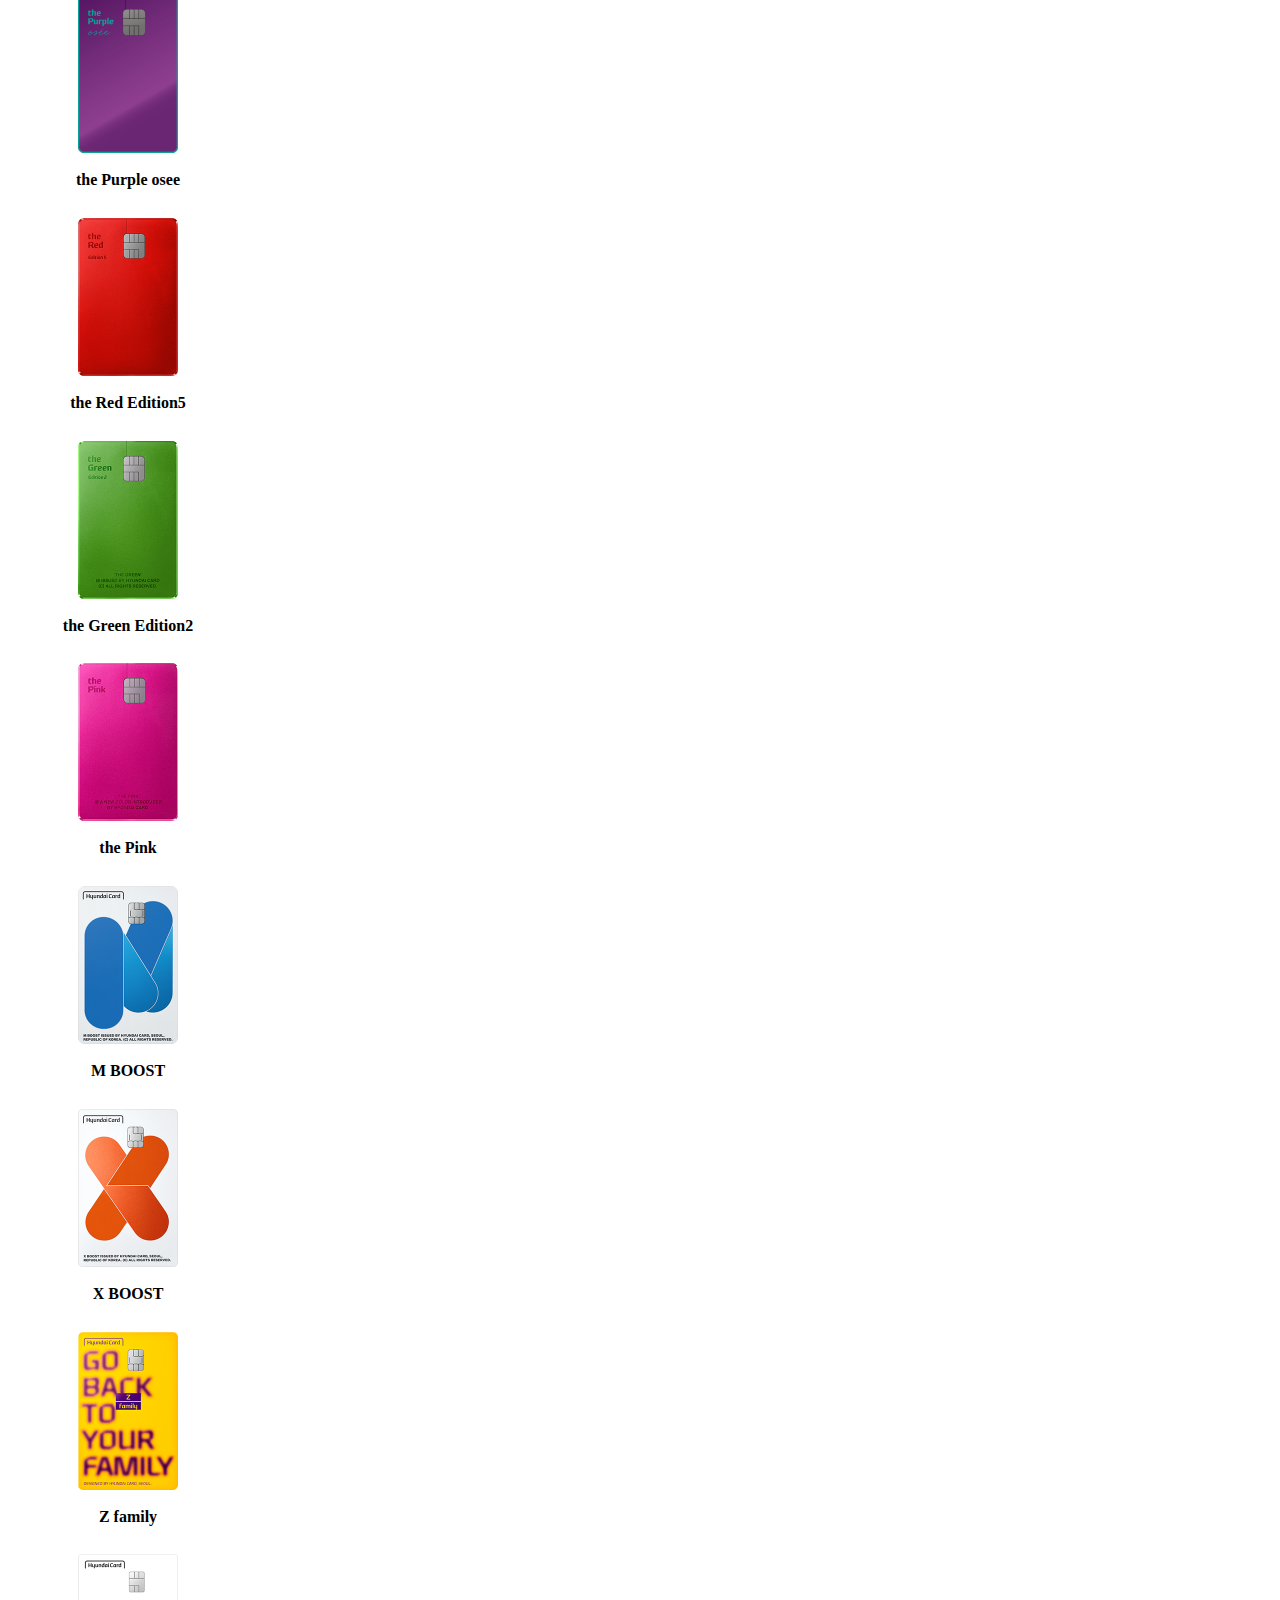
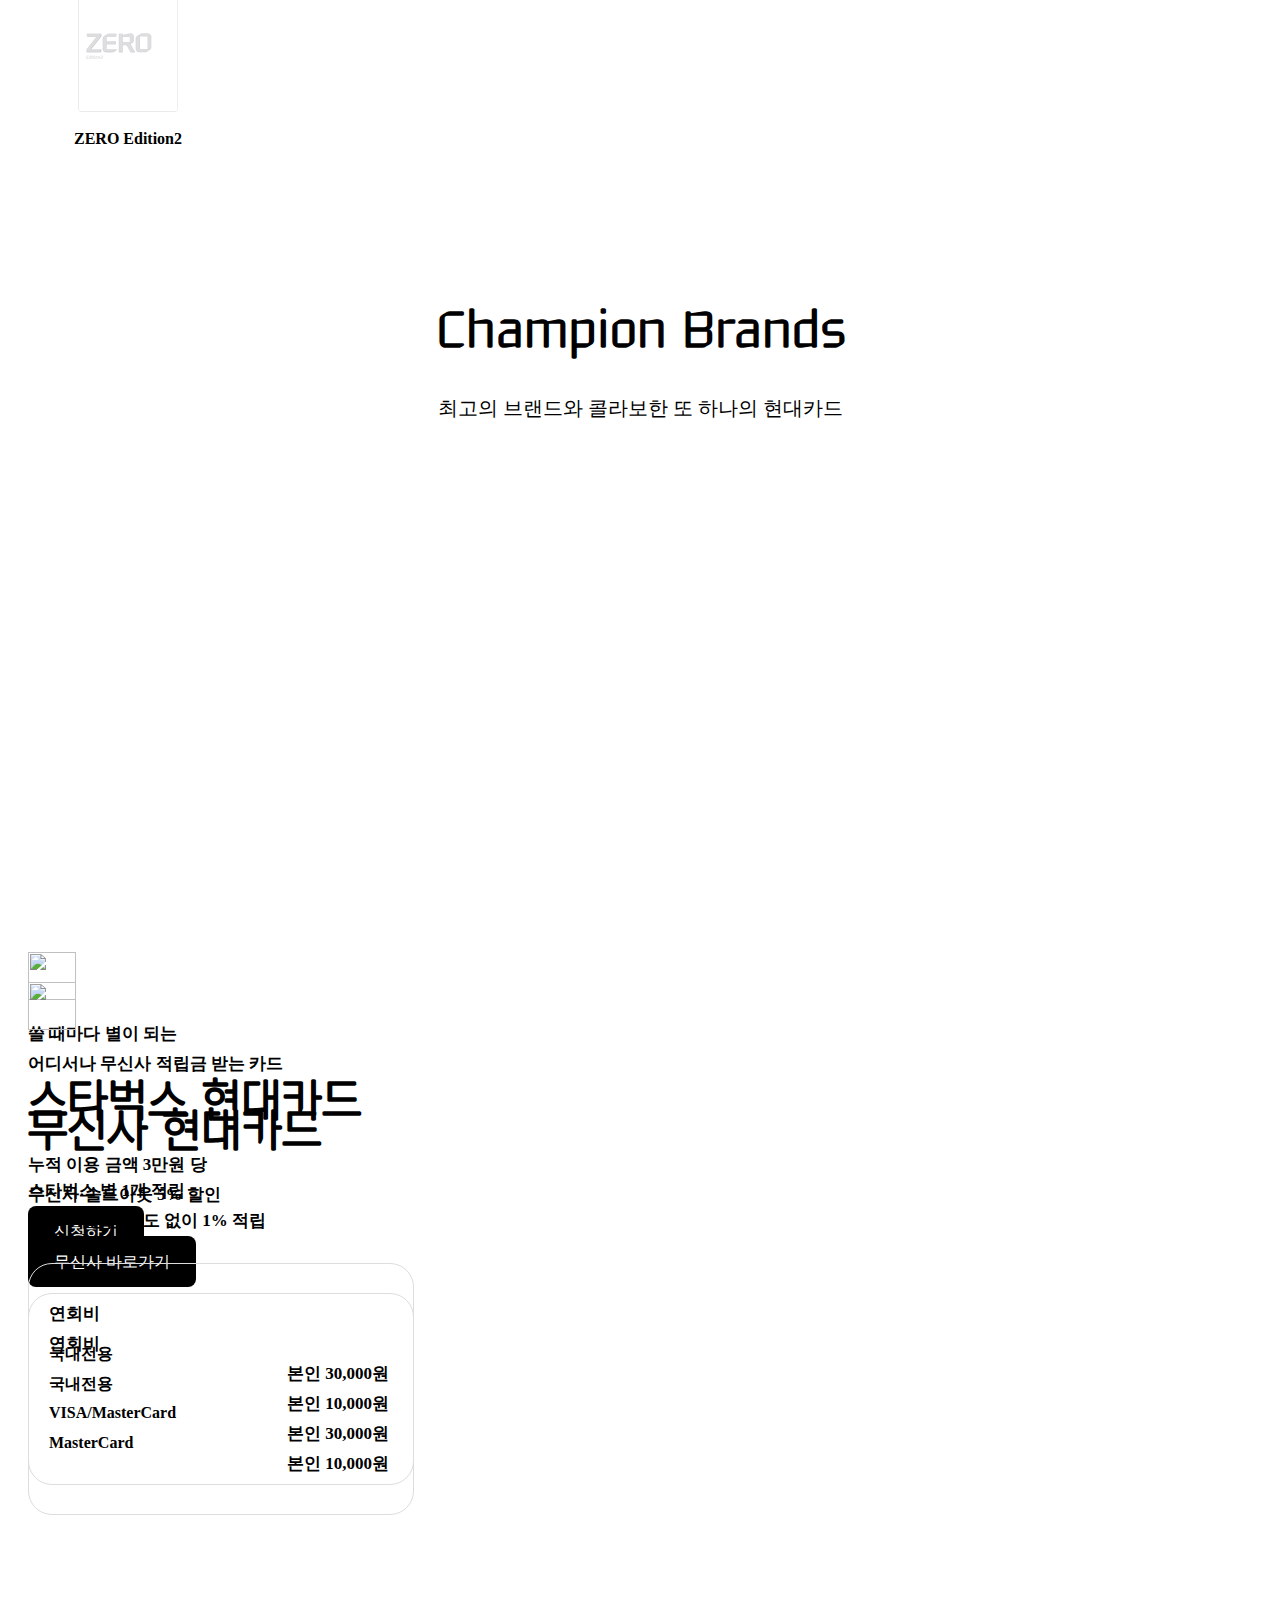
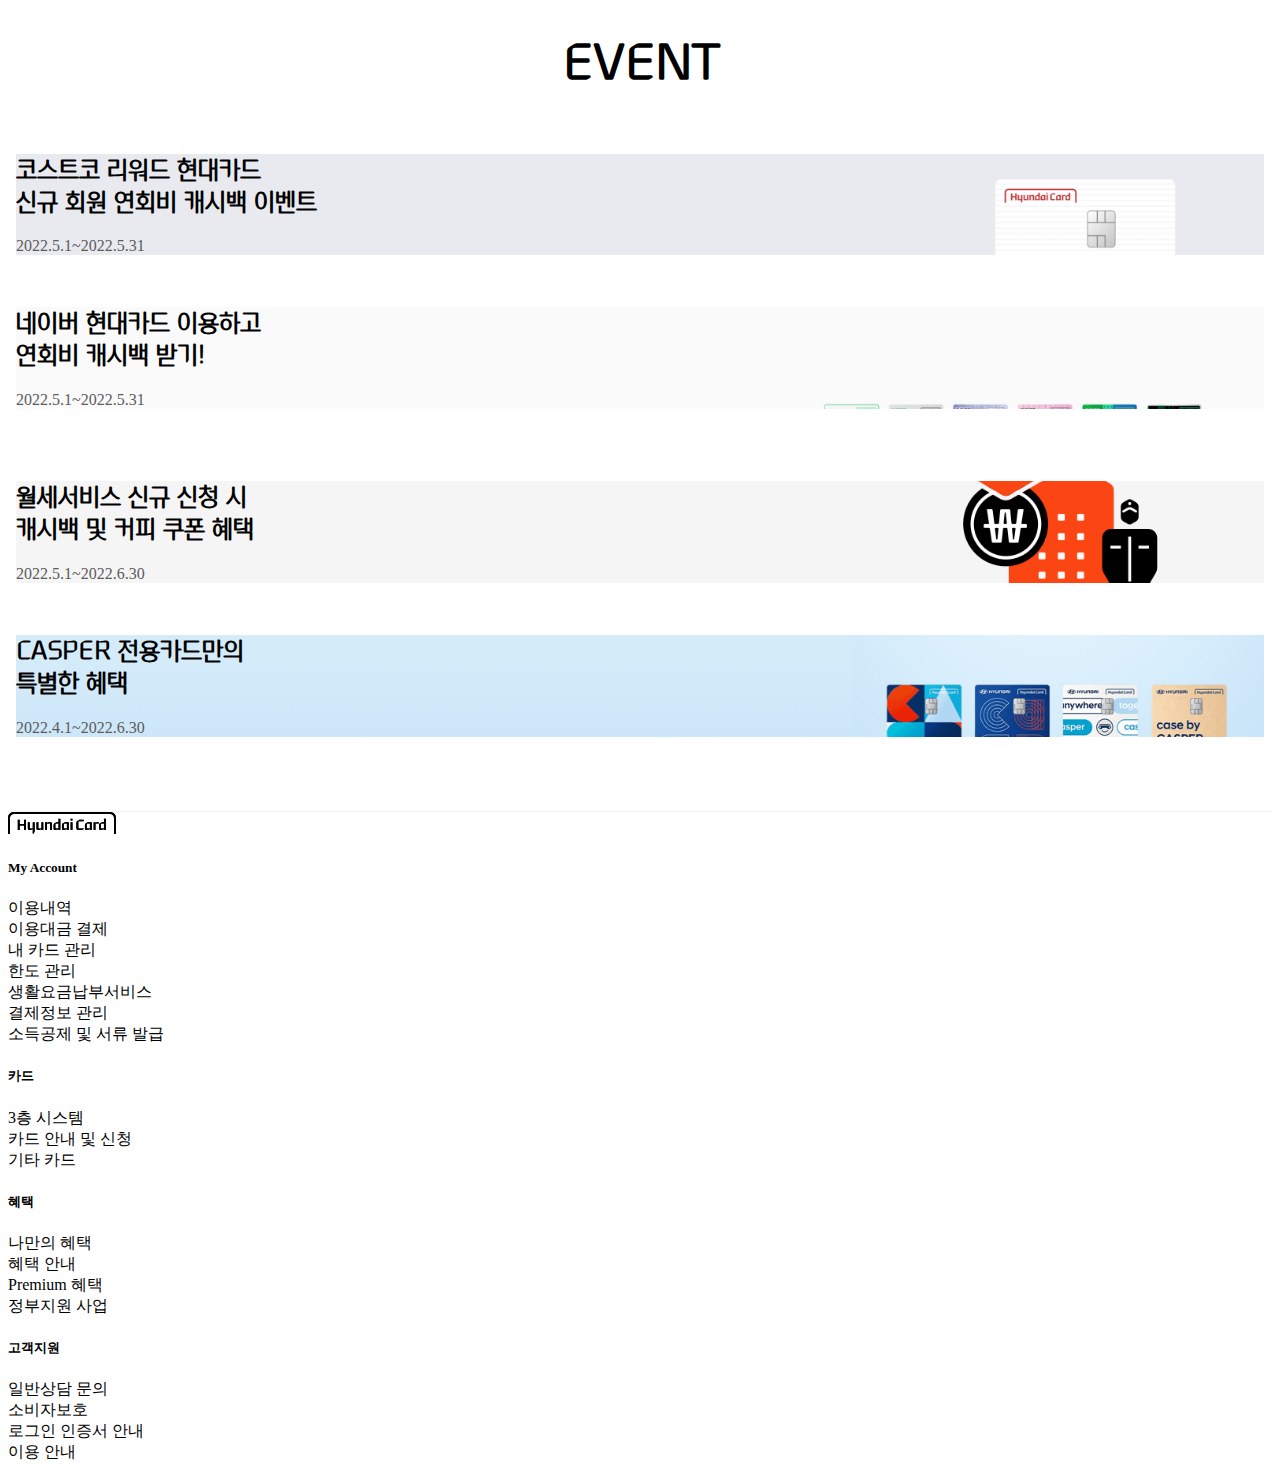
==== commit a5ec3c97: "add" ====
--- a/index.html
+++ b/index.html
@@ -27,7 +27,7 @@
               <a class="nav-link active" aria-current="page" href="#">My Account</a>
             </li>
             <li class="nav-item">
-              <a class="nav-link" href="#">카드</a>
+              <a class="nav-link" href="card.html">카드</a>
             </li>
             <li class="nav-item">
               <a class="nav-link" href="#">혜택</a>
@@ -59,13 +59,13 @@
       <button type="button" data-bs-target="#carouselExampleIndicators" data-bs-slide-to="2" aria-label="Slide 3"></button>
     </div>
     <div class="carousel-inner">
-      <div class="carousel-item active">
+      <div class="carousel-item active img1">
         <img src="./img/mainbanner.png" class="d-block w-100" alt="...">
       </div>
-      <div class="carousel-item">
-        <img src="./img/mainbanner1.png" class="d-block w-100" alt="...">
-      </div>
-      <div class="carousel-item">
+      <div class="carousel-item img2">
+        <img src="./img/mainbanner.png" class="d-block w-100" alt="...">
+      </div>
+      <div class="carousel-item img3">
         <img src="./img/mainbanner.png" class="d-block w-100" alt="...">
       </div>
     </div>
--- a/css/customize.css
+++ b/css/customize.css
@@ -38,6 +38,11 @@
 header .navbar .collapse .navbar-nav .nav-item a {
   font-family: "YouandiModernTR", serif;
   font-weight: bold;
+}
+
+/*mainbanner area*/
+.carousel.slide .carousel-inner .carousel-item img {
+  object-fit: contain;
 }
 
 /* card area */
